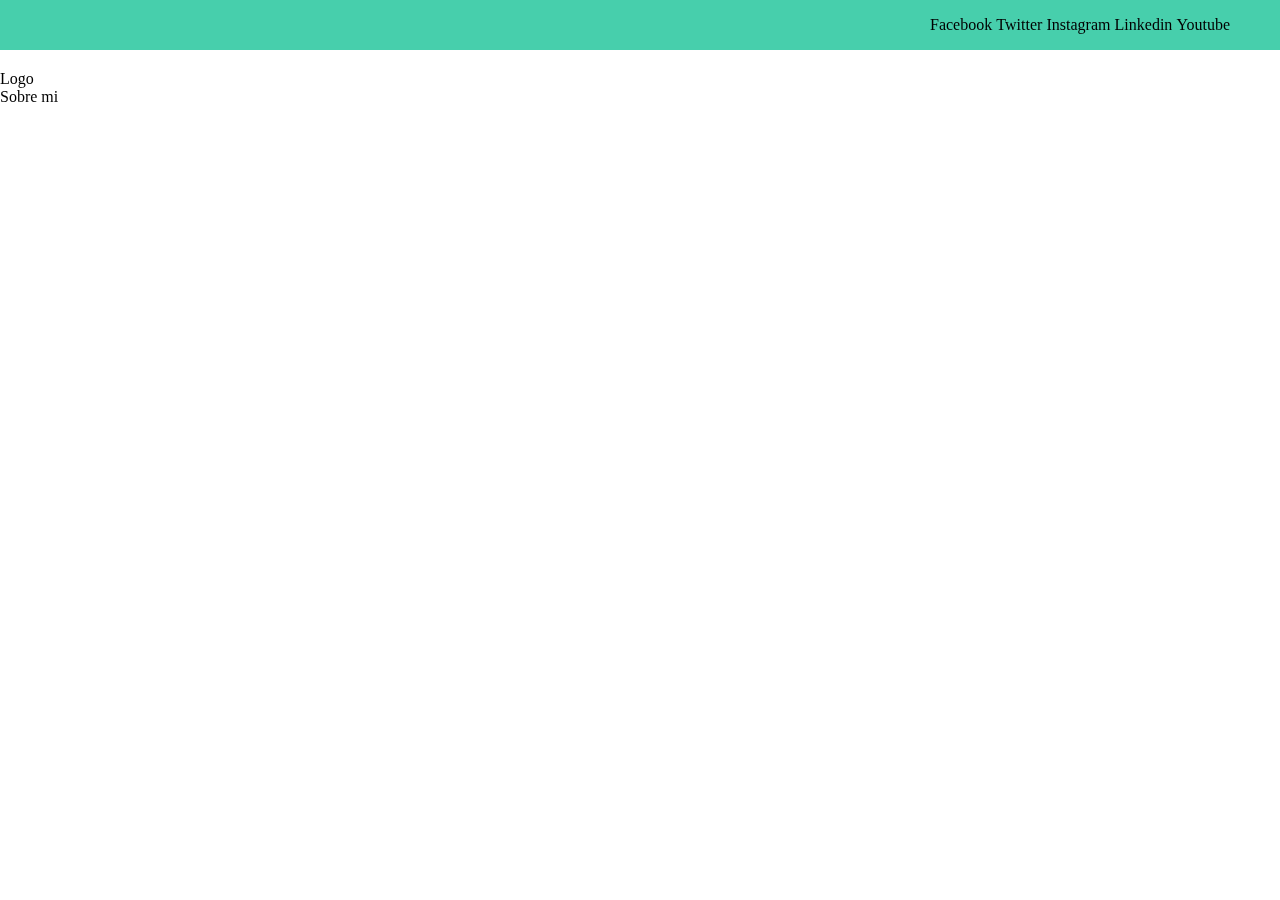
==== index.html @ fec250cb "guardar cambios" ====
<!DOCTYPE html>
<html lang="en">
<head>
    <meta charset="UTF-8">
    <meta name="viewport" content="width=device-width, initial-scale=1.0">
    <title>Mi Blog</title>
    <link rel="stylesheet" href="css/Estilos.css">
</head>
<body>
    <header>
        <section class="header-icons-container">
            <div class="icons"> 
                <a href="/">Facebook</a>
                <a href="/">Twitter</a>
                <a href="/">Instagram</a>
                <a href="/">Linkedin</a>
                <a href="/">Youtube</a>
            </div>
        </section>
        <nav>
            <section class="nav-logo-container">
                <a href="">Logo</a>
            </section>
            <section class="profile-link">
                <a href="/perfil.html">Sobre mi</a>
            </section>
        </nav>    
    </header>
</body>
</html>
---- css/Estilos.css ----
body{
    margin: 0;
    padding: 0;
    position: fixed;
    top: 0;
    bottom: 0;
    left: 0;
    right: 0;
}
a{
    text-decoration: none;
    display: inline;
    color: black;
}

header{
    width: 100%;
    height: 140px;
    display: grid;
    grid-template-rows: 1fr 1fr;
}
header .header-icons-container{
    width: 100%;
    height: 50px;
    display: grid;
    background-color: #47cfac;
}
header .header-icons-container .icons{
    width: 300px;
    height: auto;
    display: flex;
    justify-items: flex-end;
    align-items: center;
    justify-content: space-between;
    justify-self: end;
    margin-right: 50px;
}
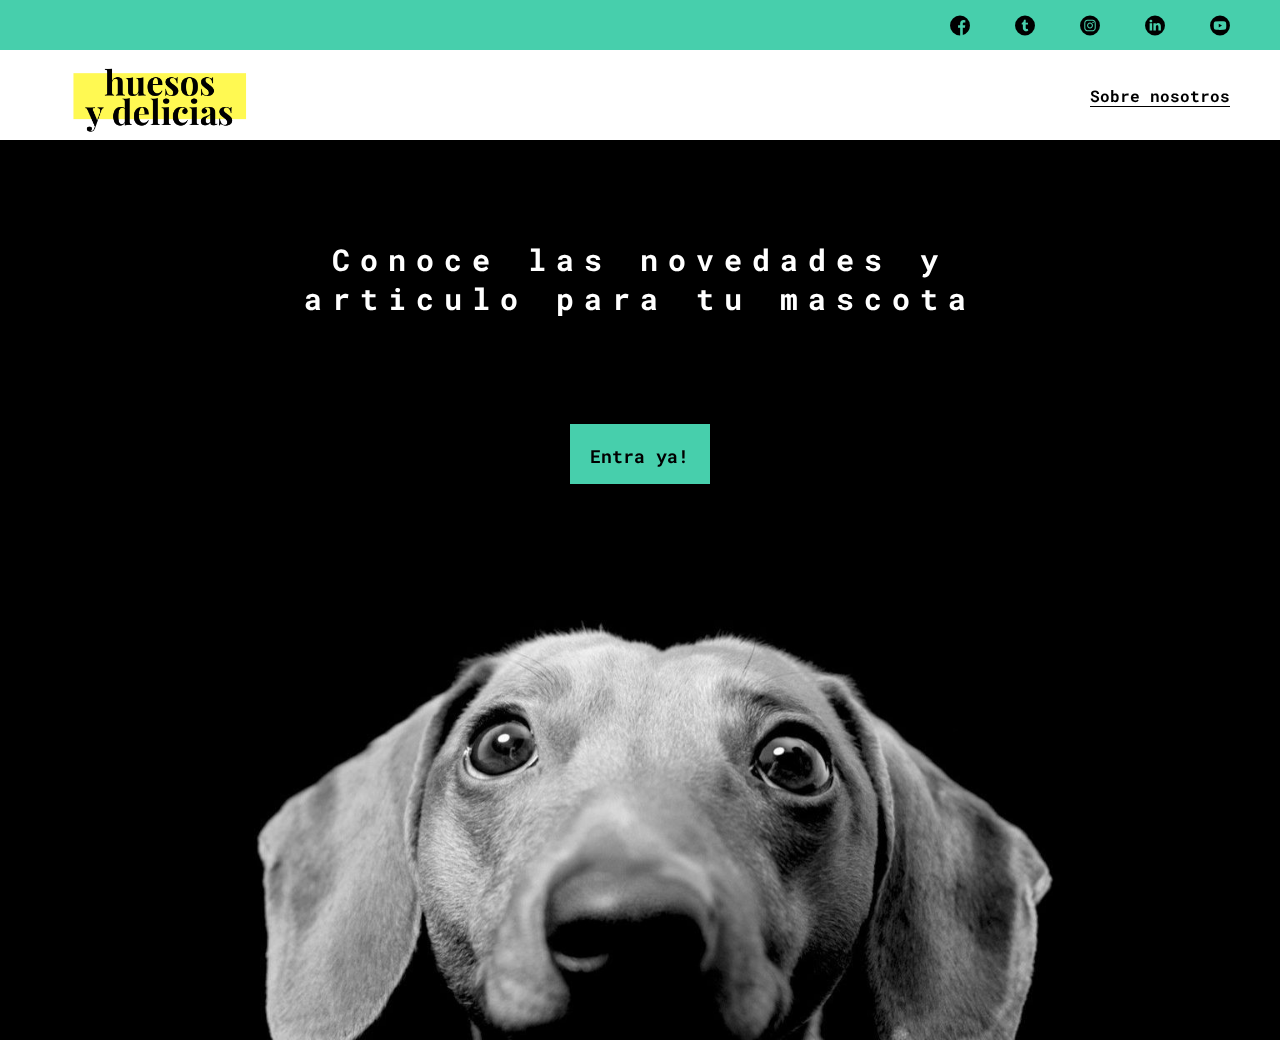
==== commit 69eaeac1: "Listo el index" ====
--- a/index.html
+++ b/index.html
@@ -3,28 +3,37 @@
 <head>
     <meta charset="UTF-8">
     <meta name="viewport" content="width=device-width, initial-scale=1.0">
-    <title>Mi Blog</title>
+    <title>Huesos y Delicias</title>
     <link rel="stylesheet" href="css/Estilos.css">
+    <link rel="stylesheet" href="css/font/flaticon.css">
+    <link rel="icon" type="image/png" href="assets/logo/icon/png/favicon.ico.png">
 </head>
 <body>
     <header>
         <section class="header-icons-container">
             <div class="icons"> 
-                <a href="/">Facebook</a>
-                <a href="/">Twitter</a>
-                <a href="/">Instagram</a>
-                <a href="/">Linkedin</a>
-                <a href="/">Youtube</a>
+                <a href="/"><span class="flaticon-001-facebook"></span></a>
+                <a href="/"><span class="flaticon-002-twitter"></span></a>
+                <a href="/"><span class="flaticon-011-instagram"></span></a>
+                <a href="/"><span class="flaticon-010-linkedin"></span></a>
+                <a href="/"><span class="flaticon-008-youtube"></span></a>
             </div>
         </section>
         <nav>
             <section class="nav-logo-container">
-                <a href="">Logo</a>
+                <a href="/"><img src="assets/logo/Logo-negro1.png" alt="Logo de mi blog"></a>
             </section>
             <section class="profile-link">
-                <a href="/perfil.html">Sobre mi</a>
+                <a href="/index.html">Sobre nosotros</a>
             </section>
         </nav>    
     </header>
+    <main class="home-main">
+        <section>
+            <h1 class="home-main-text">Conoce las novedades y <br>articulo para tu mascota</h1>
+            <a href="" class="home-main-button" href="blogs.html">Entra ya!</a>
+        </section> 
+    </main>
+    
 </body>
 </html>--- a/css/Estilos.css
+++ b/css/Estilos.css
@@ -1,4 +1,6 @@
+@import url('https://fonts.googleapis.com/css2?family=Roboto+Mono:ital,wght@0,400;0,700;1,500&family=Roboto+Slab:wght@400;700&family=Roboto:wght@400;500;700;900&display=swap');
 body{
+    font-family: 'Roboto Mono', monospace;
     margin: 0;
     padding: 0;
     position: fixed;
@@ -34,4 +36,69 @@
     justify-content: space-between;
     justify-self: end;
     margin-right: 50px;
+}
+
+header .icons span{
+    color: black;
+}
+
+nav{
+    display: grid;
+    grid-template-columns: 1fr 1fr;
+    height: 90px;
+    background-color:#ffffff;
+}
+
+nav .nav-logo-container{
+    margin-left: 50px;
+}
+nav .nav-logo-container img{
+    width: 220px;
+    margin-top: 10px;
+}
+nav .profile-link{
+    display: flex;
+    align-items: center;
+    justify-content: flex-end;
+    margin-right: 50px;
+}
+nav .profile-link a{
+    font-weight: 800;
+    color: black;
+    border-bottom: 1px solid black;
+}
+.home-main {
+    display: grid;
+    grid-template-columns: 1fr 4fr 1fr;
+    height: 100%;
+    background-image: url(../assets/Imágenes/Cover1.png);
+    background-position: center;
+    background-repeat: no-repeat;
+    background-size: cover;
+}
+.home-main section {
+    display: grid;
+    grid-column: 2;
+    justify-items: center;
+    height: 350px;
+    margin-top: 80px;
+}
+.home-main-text {
+    font-family: 'Roboto Mono', monospace;
+    font-size: 30px;
+    font-weight: 700px;
+    letter-spacing: 10px;
+    color: white;
+    text-align: center;
+}
+.home-main a{
+    width: 100px;
+    height: 20px;
+    background-color: #47cfac;
+    display: grid;
+    align-items: center;
+    padding: 20px;
+    font-weight: bold;
+    font-size: 18px;;
+    box-shadow: 2px 2px 2px 1px rgba(0, 0, 0, 0.2);
 }--- a/css/font/flaticon.css
+++ b/css/font/flaticon.css
@@ -0,0 +1,47 @@
+	/*
+  	Flaticon icon font: Flaticon
+  	Creation date: 20/12/2018 09:27
+  	*/
+
+@font-face {
+  font-family: "Flaticon";
+  src: url("./Flaticon.eot");
+  src: url("./Flaticon.eot?#iefix") format("embedded-opentype"),
+       url("./Flaticon.woff") format("woff"),
+       url("./Flaticon.ttf") format("truetype"),
+       url("./Flaticon.svg#Flaticon") format("svg");
+  font-weight: normal;
+  font-style: normal;
+}
+
+@media screen and (-webkit-min-device-pixel-ratio:0) {
+  @font-face {
+    font-family: "Flaticon";
+    src: url("./Flaticon.svg#Flaticon") format("svg");
+  }
+}
+
+[class^="flaticon-"]:before, [class*=" flaticon-"]:before,
+[class^="flaticon-"]:after, [class*=" flaticon-"]:after {   
+  font-family: Flaticon;
+        font-size: 20px;
+font-style: normal;
+margin-left: 20px;
+}
+
+.flaticon-001-facebook:before { content: "\f100"; }
+.flaticon-002-twitter:before { content: "\f101"; }
+.flaticon-003-whatsapp:before { content: "\f102"; }
+.flaticon-004-groupme:before { content: "\f103"; }
+.flaticon-005-kik:before { content: "\f104"; }
+.flaticon-006-skype:before { content: "\f105"; }
+.flaticon-007-periscope:before { content: "\f106"; }
+.flaticon-008-youtube:before { content: "\f107"; }
+.flaticon-009-itunes:before { content: "\f108"; }
+.flaticon-010-linkedin:before { content: "\f109"; }
+.flaticon-011-instagram:before { content: "\f10a"; }
+.flaticon-012-messenger:before { content: "\f10b"; }
+.flaticon-013-twitter-1:before { content: "\f10c"; }
+.flaticon-014-snapchat:before { content: "\f10d"; }
+.flaticon-015-reddit:before { content: "\f10e"; }
+.flaticon-veterinary:before { content: "\f100"; }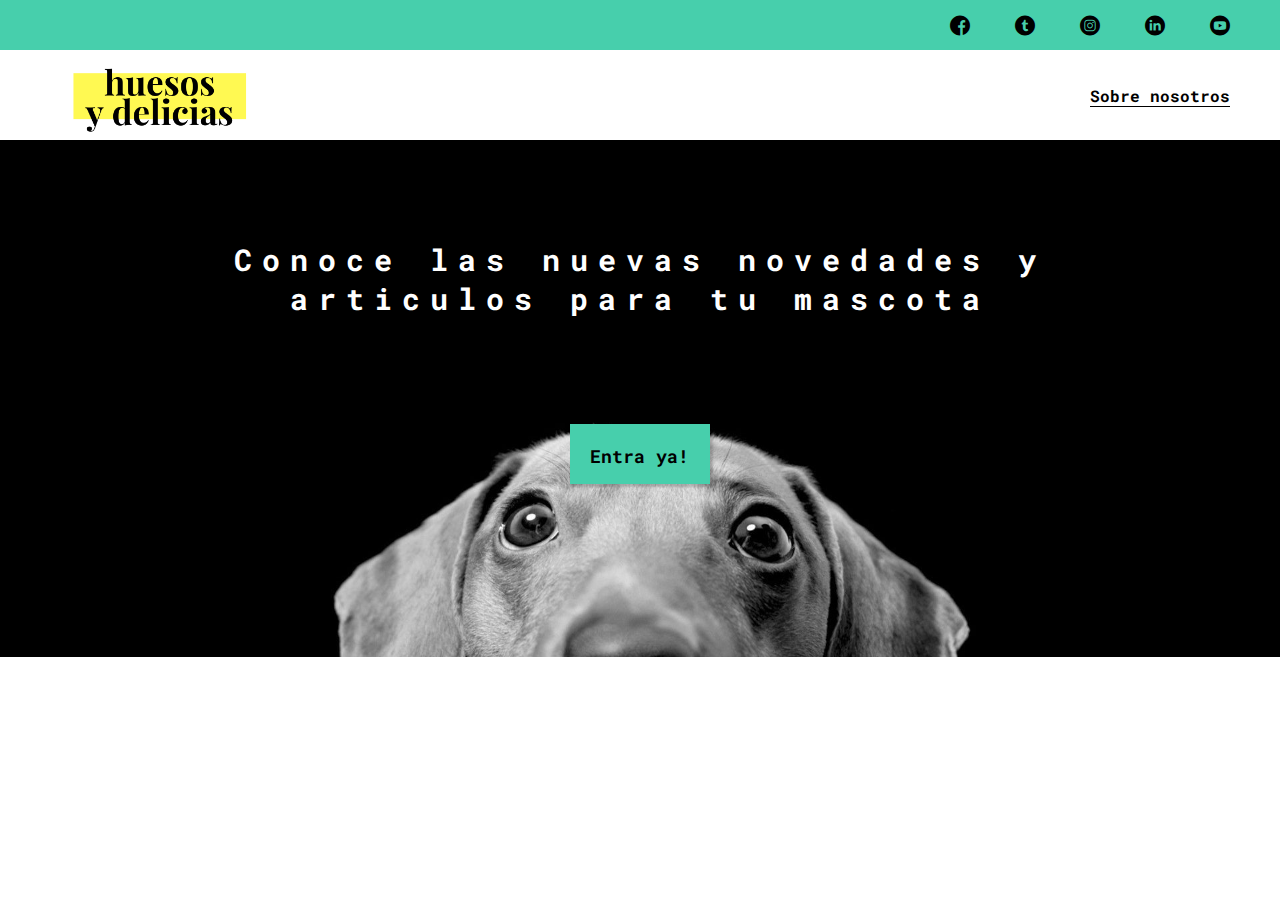
==== commit 502be11b: "Lito el home" ====
--- a/index.html
+++ b/index.html
@@ -24,16 +24,17 @@
                 <a href="/"><img src="assets/logo/Logo-negro1.png" alt="Logo de mi blog"></a>
             </section>
             <section class="profile-link">
-                <a href="/index.html">Sobre nosotros</a>
+                <a href="/">Sobre nosotros</a>
             </section>
         </nav>    
     </header>
     <main class="home-main">
         <section>
-            <h1 class="home-main-text">Conoce las novedades y <br>articulo para tu mascota</h1>
-            <a href="" class="home-main-button" href="blogs.html">Entra ya!</a>
+            <h1 class="home-main-text">Conoce las nuevas novedades y <br>articulos para tu mascota</h1>
+            <a href="home.html" class="home-main-button" >Entra ya!</a>
         </section> 
     </main>
     
+    
 </body>
 </html>--- a/css/Estilos.css
+++ b/css/Estilos.css
@@ -3,18 +3,19 @@
     font-family: 'Roboto Mono', monospace;
     margin: 0;
     padding: 0;
-    position: fixed;
+}
+a{
+    text-decoration: none;
+    display: inline;
+    color: black;
+}
+.body-home{
     top: 0;
     bottom: 0;
     left: 0;
     right: 0;
 }
-a{
-    text-decoration: none;
-    display: inline;
-    color: black;
-}
-
+/* ----------------------------------Estilos Header-------------------------------------------------- */
 header{
     width: 100%;
     height: 140px;
@@ -67,10 +68,11 @@
     color: black;
     border-bottom: 1px solid black;
 }
+/* ----------------------------Estilos Index---------------------------------- */
 .home-main {
     display: grid;
     grid-template-columns: 1fr 4fr 1fr;
-    height: 100%;
+    height: 517px;
     background-image: url(../assets/Imágenes/Cover1.png);
     background-position: center;
     background-repeat: no-repeat;
@@ -101,4 +103,99 @@
     font-weight: bold;
     font-size: 18px;;
     box-shadow: 2px 2px 2px 1px rgba(0, 0, 0, 0.2);
+}
+/* -------------------------------Estilos home------------------------------------------------------ */
+.main-home{
+    background-color: #e6e9ed;   
+    padding: 0px 50px 40px;
+    display: grid;
+    grid-template-columns: minmax(auto, 1024px);
+    justify-content: center;
+}
+.main-home a{
+    border: 1px solid #47cfac;
+    padding: 10px 15px;
+    font-size: 12px;
+    background-color: #65cfac;
+    align-items: center;
+    border-radius: 10px;
+    box-shadow: 4px 10px 5px 0px rgba(0,0,0,0.75);
+}
+.main-home-container{
+    display: grid;
+    grid-gap: 20px;
+    grid-template-columns: 300px 1fr 320px;
+    grid-template-areas: "title . ."
+                         "image image title-news"
+                         "image image text-news"
+                         "image image buttom"
+                         "image image .";
+    
+}
+@media screen and (max-width: 700px){
+    .main-home-container{
+        grid-template-columns: 1fr 1fr;
+        grid-template-areas: "title title"
+                             "image image"
+                             "title-news title-news"
+                             "text-news text-news"
+                             "buttom .";
+    
+    }
+}
+.title{
+    grid-area: title;
+}
+.image{
+    max-width: 100%;
+    height: auto;
+    grid-area: image;
+    background-image: url(../assets/Images_home/main-news.jpeg);
+    background-position: center;
+    background-repeat: no-repeat;
+    background-size: cover;
+}
+.title-news{
+    grid-area: title-news;
+    vertical-align: bottom;
+}
+.text-news{
+    grid-area: text-news;
+}
+.buttom{
+    grid-area: buttom;
+}
+
+.post-list {
+    display: grid;
+    grid-template-columns: repeat(3,minmax(100px, 293px));
+    justify-content: center;
+    grid-gap: 28px;
+}
+.title-article{
+    text-align: center;
+}
+.text-article{
+    text-align: -webkit-center;
+}
+.post-image img{
+    width: 100%;
+    vertical-align: top;
+}
+@media screen and (max-width: 700px){
+    .post-list{
+        grid-template-columns: 1fr 1fr;
+    }
+}
+/* ----------------Estilos footer------------------------------------------- */
+footer{
+ width: 100%;
+ height: 80px;
+ background-color: #22272d;
+ border-top: 35px solid #47cfac; 
+ text-align: center;
+}
+footer p{
+    color: white;
+    margin-top: 30px;;
 }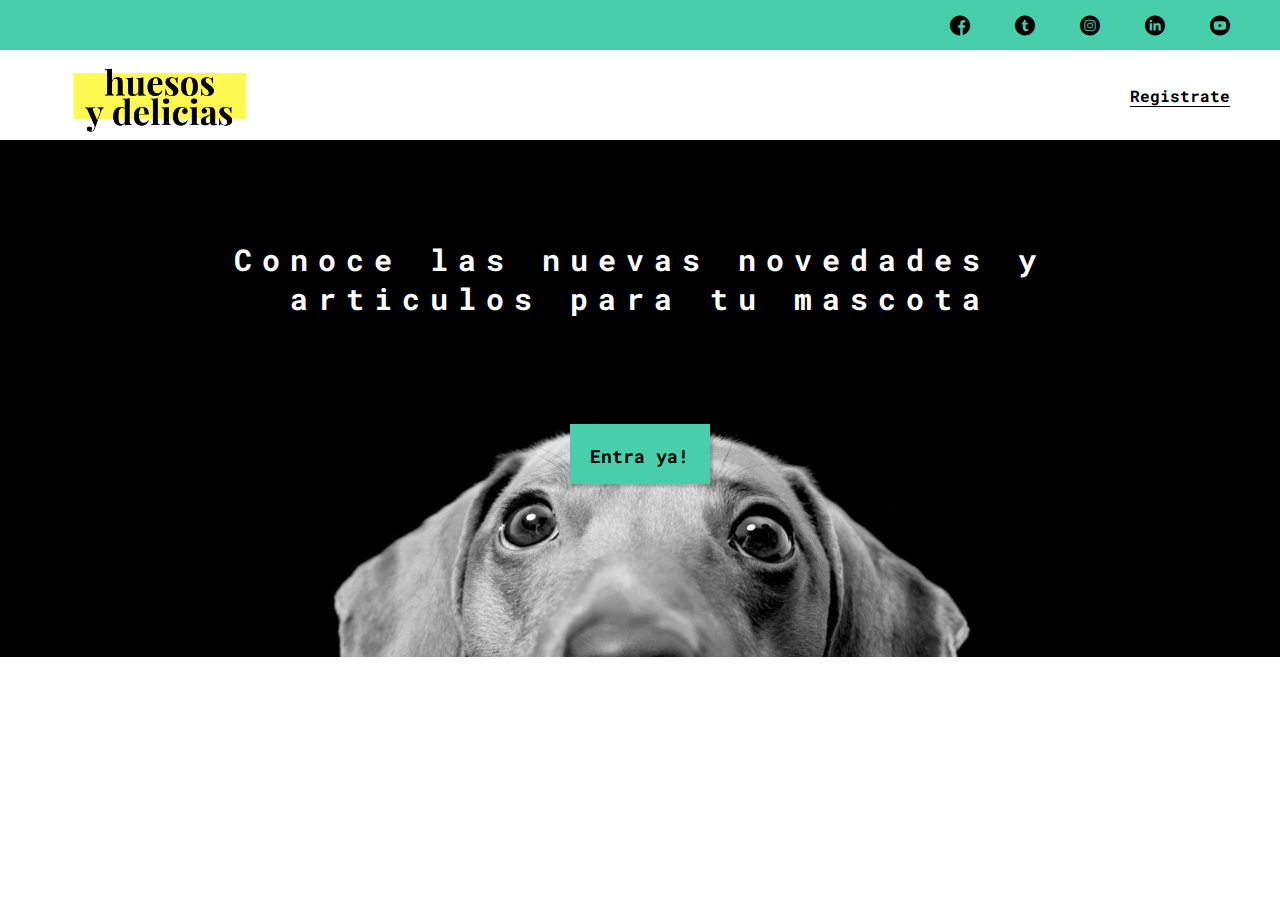
==== commit 1201411d: "guardando todos los cambios mas la seccion de sedes" ====
--- a/index.html
+++ b/index.html
@@ -21,10 +21,10 @@
         </section>
         <nav>
             <section class="nav-logo-container">
-                <a href="/"><img src="assets/logo/Logo-negro1.png" alt="Logo de mi blog"></a>
+                <a href="index.html"><img src="assets/logo/Logo-negro1.png" alt="Logo"></a>
             </section>
             <section class="profile-link">
-                <a href="/">Sobre nosotros</a>
+                <a href="/index.html">Registrate</a>
             </section>
         </nav>    
     </header>
--- a/css/Estilos.css
+++ b/css/Estilos.css
@@ -154,6 +154,8 @@
     background-position: center;
     background-repeat: no-repeat;
     background-size: cover;
+    width: 100%;
+    vertical-align: top;
 }
 .title-news{
     grid-area: title-news;
@@ -197,5 +199,133 @@
 }
 footer p{
     color: white;
-    margin-top: 30px;;
+    margin-top: 30px;
+}
+/* ----------------Estilos Contact Us-----------------------------------------*/
+.mision-container{
+   display: grid;
+    grid-template-columns: 1fr 1fr;
+    background-color: #263441;    
+}
+.information{
+    padding: 40px 60px;
+    color: white;
+    text-align: center;
+    font-size: x-large;
+}
+.vision-container{
+    display: grid;
+    grid-template-columns: 1fr 1fr;
+}
+.vision-image img{
+    padding: 20px 20px 20px 20px;
+}
+.vision-text{
+    padding: 20px 60px;
+    /* color: white; */
+    text-align: center;
+    font-size: x-large;
+}
+@media screen and (max-width: 700px){
+    .mision-container{
+        grid-template-columns: 1fr;
+    }
+}
+
+@media screen and (max-width: 700px){
+    .vision-container{
+        grid-template-columns: 1fr;
+    }
+}
+.how-job-container{
+    display: grid;
+}
+.how-job-container h2{
+    text-align: center;
+}
+.how-job-container p{
+    text-align: inherit;
+    margin-left: 150px;
+    margin-right: 150px;
+}
+.images-container{
+    display: grid;
+    grid-template-columns: repeat(4,minmax(100px, 293px));
+    justify-content: center;
+    grid-gap: 5px;
+}
+.images-container img{
+    width: 100%;
+    vertical-align: top;
+}
+@media screen and (max-width: 700px){
+    .images-container{
+        grid-template-columns: 1fr 1fr;
+    }
+}
+/*-----------------------------------Estilos Blog Principal------------------------------------ */
+.body-home{
+    background-color: #e6e9ed;
+}
+.blog-image-container{
+    display: grid;
+    grid-template-columns: repeat(1,minmax(100px, 600px));
+    justify-content: center;
+}
+.blog-image-container img{
+    width: 100%;
+    vertical-align: top;
+    padding-top: 10px;
+}
+@media screen and (max-width: 700px){
+    .blog-image-container{
+        grid-template-columns: repeat(1,minmax(100px, 300px));
+    }
+}
+@media screen and (max-width: 500px){
+    .blog-image-container{
+        grid-template-columns: repeat(1,minmax(100px, 250px));
+    }
+}
+.blog-text-container{
+    display: grid;
+    grid-template-rows:1fr;
+    padding: 10px 250px;
+}
+@media screen and (max-width: 700px){
+    .blog-text-container{
+        padding: 10px 150px;
+    }
+}
+.blog-text-container h3{
+    border-bottom: 1px solid;
+}
+/* --------------------------------Estilos Galeria----------------------------------------- */
+.container-galery{
+    display: grid;
+    grid-template-columns: repeat(auto-fill, 250px);
+    grid-gap: 5px;
+    justify-content: center;
+}
+.item{
+    border-radius: 20px;
+    padding: 10px;
+    background: #f2f2f2;
+    /* display: flex; */
+}
+.item img{
+    max-width: 100%;
+    height: 100%;
+    width: 100%;
+    object-fit: cover;
+    
+}
+.level1{
+    grid-row-end: span 3;
+}
+.level2{
+    grid-row-end: span 2;
+}
+.level3{
+    grid-row-end: span 1;
 }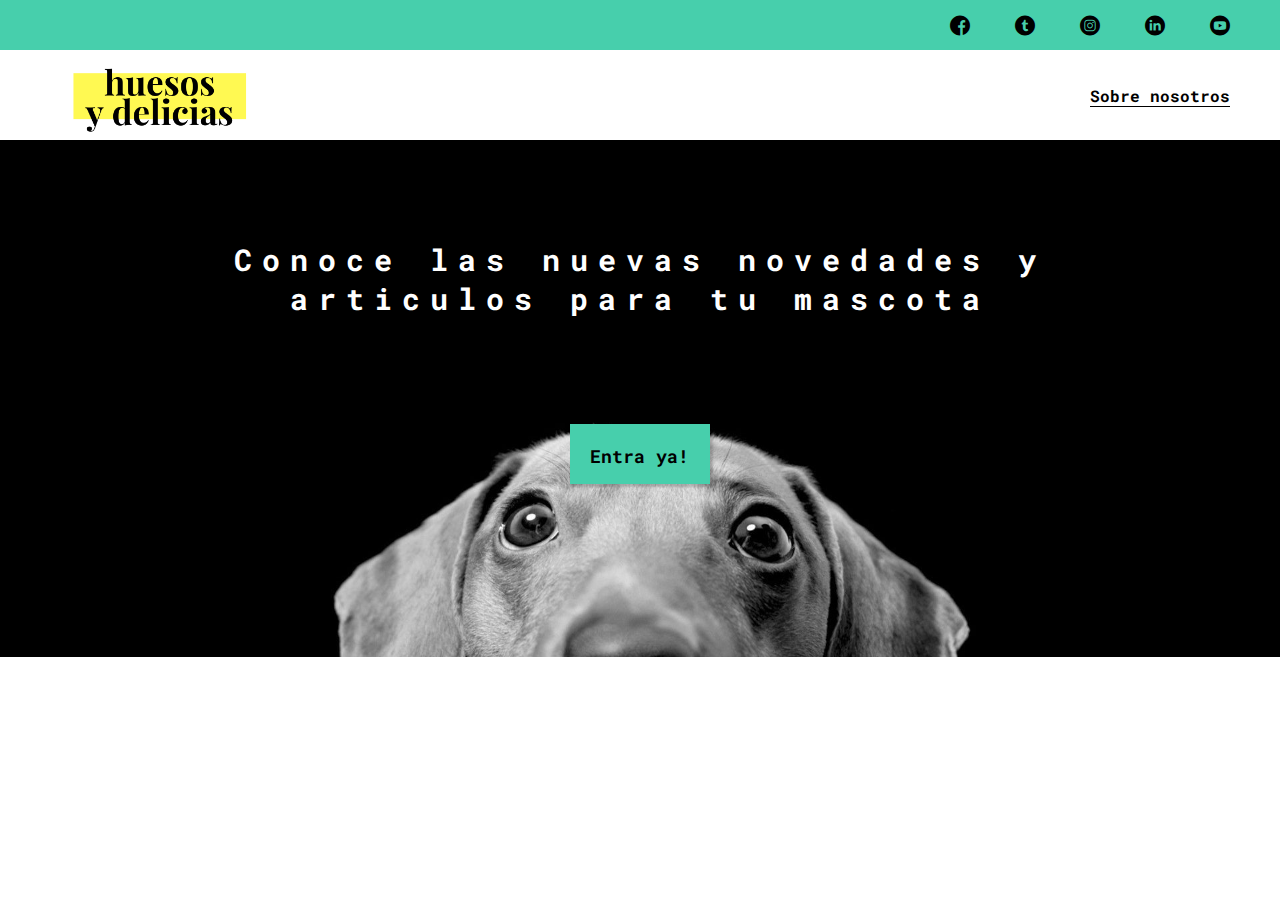
==== commit 378f2603: "agregando stilos y maquetacion a sedes" ====
--- a/index.html
+++ b/index.html
@@ -24,7 +24,7 @@
                 <a href="index.html"><img src="assets/logo/Logo-negro1.png" alt="Logo"></a>
             </section>
             <section class="profile-link">
-                <a href="/index.html">Registrate</a>
+                <a href="/ContactUs.html">Sobre nosotros</a>
             </section>
         </nav>    
     </header>
--- a/css/Estilos.css
+++ b/css/Estilos.css
@@ -203,12 +203,11 @@
 }
 /* ----------------Estilos Contact Us-----------------------------------------*/
 .mision-container{
-   display: grid;
+    display: grid;
     grid-template-columns: 1fr 1fr;
-    background-color: #263441;    
-}
-.information{
-    padding: 40px 60px;
+    background-color: #263441; 
+    margin: 0px 80px;   
+    padding-right: 10px;
     color: white;
     text-align: center;
     font-size: x-large;
@@ -216,25 +215,43 @@
 .vision-container{
     display: grid;
     grid-template-columns: 1fr 1fr;
-}
-.vision-image img{
-    padding: 20px 20px 20px 20px;
-}
-.vision-text{
-    padding: 20px 60px;
-    /* color: white; */
+    margin: 0px 80px;   
+    padding: 20px 0px;
     text-align: center;
     font-size: x-large;
+}
+/* .vision-container img{
+    margin-right: 0px   ;
+} */
+@media screen and (max-width: 1060px){
+    .mision-container{
+        grid-template-columns: 1fr;
+        font-size: inherit;
+    }
+    .vision-container{
+        grid-template-columns: 1fr;
+        font-size: inherit;
+    }
+   .vision-container img{
+       width: 80%;
+   }
+    .how-job-container p{
+        text-align: inherit;
+        margin-left: 75px;
+        margin-right: 75px;
+    }
 }
 @media screen and (max-width: 700px){
     .mision-container{
         grid-template-columns: 1fr;
     }
-}
-
-@media screen and (max-width: 700px){
     .vision-container{
-        grid-template-columns: 1fr;
+        grid-template-columns: repeat(1,minmax(100px, 430px));
+    }
+    .how-job-container p{
+        text-align: inherit;
+        margin-left: 10px;
+        margin-right: 10px;
     }
 }
 .how-job-container{
@@ -245,8 +262,8 @@
 }
 .how-job-container p{
     text-align: inherit;
-    margin-left: 150px;
-    margin-right: 150px;
+    margin-left: 100px;
+    margin-right: 100px;
 }
 .images-container{
     display: grid;
@@ -260,7 +277,23 @@
 }
 @media screen and (max-width: 700px){
     .images-container{
-        grid-template-columns: 1fr 1fr;
+        grid-template-columns: repeat(2,minmax(100px, 293px));
+        margin: 80px;
+    }
+    .images-container img{
+        width: 80%;
+    }
+}
+@media screen and (max-width: 500px){
+    .images-container{
+        grid-template-columns: repeat(1,minmax(100px, 293px));
+        margin: 80px;
+    }
+    .images-container img{
+        width: 80%;
+    }
+    .mision-container{
+        grid-template-columns: 1fr;
     }
 }
 /*-----------------------------------Estilos Blog Principal------------------------------------ */
@@ -292,9 +325,9 @@
     grid-template-rows:1fr;
     padding: 10px 250px;
 }
-@media screen and (max-width: 700px){
+@media screen and (max-width: 900px){
     .blog-text-container{
-        padding: 10px 150px;
+        padding: 10px 50px;
     }
 }
 .blog-text-container h3{
@@ -328,4 +361,80 @@
 }
 .level3{
     grid-row-end: span 1;
-}+}
+/* ------------------------Estilos sedes------------------------------------- */
+.sedes-title {
+    display: grid;
+    text-align: center;
+    padding: 0px 100px 10px;
+}
+.sedes-description{
+    display: grid;
+    text-align: justify;
+    padding: 0px 100px 10px;
+}
+.sedes{
+    padding: 0px 100px 10px;
+    display: grid;
+    grid-template-columns: 1fr 1fr 1fr;
+    text-align: center;
+    grid-gap: 10px;
+}
+.sedes-info{
+    height: 500px;
+    border-radius: 10px;
+    border: 5px solid rgba(0, 0, 0, 0.2);
+    background-color: #fff;
+    background-clip: content-box ;
+}
+.sedes p{
+    padding: 10px;
+    text-align: left;
+}
+.sedes h1{
+    border-radius: 5px 5px 0px 0px;
+    margin-top: 0px;
+    background-color: #65cfac;
+    text-align: center;
+}
+.map{
+    align-items: center;
+}
+@media screen and (max-width: 1060px){
+    .sedes{
+        padding: 0px 80px 10px;
+        display: grid;
+        grid-template-columns: 1fr 1fr ;
+        text-align: center;
+        grid-gap: 10px;
+    }
+    .sedes-title {
+        display: grid;
+        text-align: center;
+        padding: 0px 80px 10px;
+    }
+    .sedes-description{
+        display: grid;
+        text-align: justify;
+        padding: 0px 80px 10px;
+    }
+}
+@media screen and (max-width: 750px){
+    .sedes{
+        padding: 0px 50px 10px;
+        display: grid;
+        grid-template-columns: 1fr;
+        text-align: center;
+        grid-gap: 10px;
+    }
+    .sedes-title {
+        display: grid;
+        text-align: center;
+        padding: 0px 50px 10px;
+    }
+    .sedes-description{
+        display: grid;
+        text-align: justify;
+        padding: 0px 50px 10px;
+    }
+}
